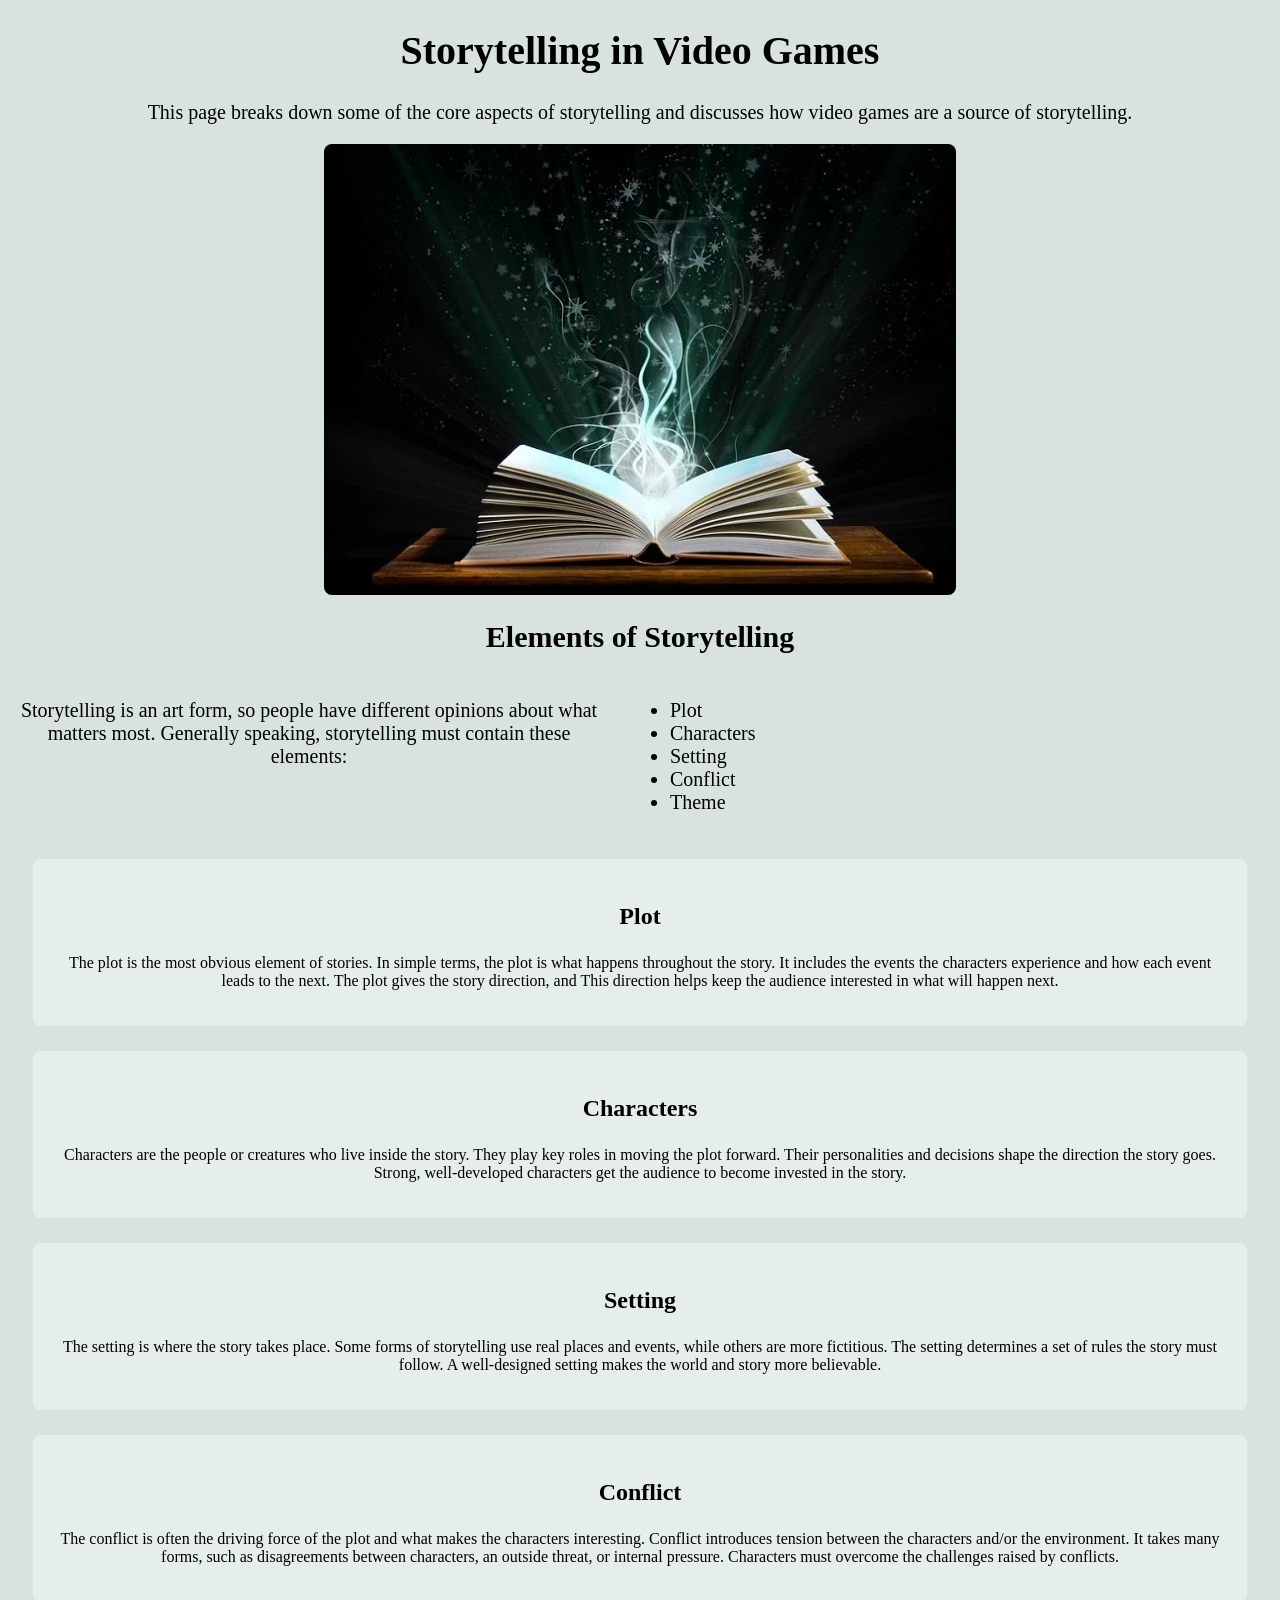
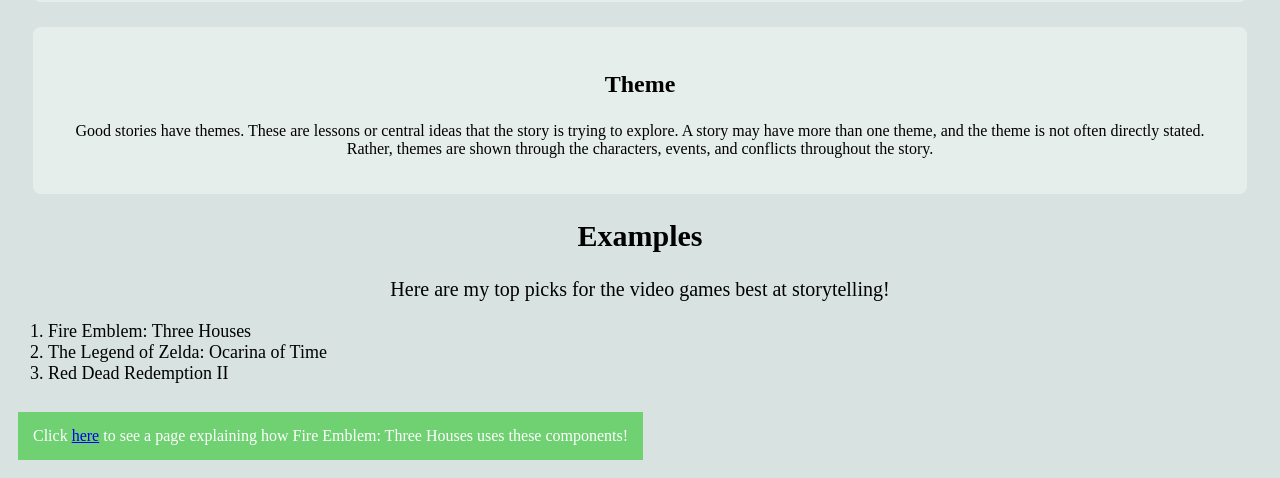
==== index.html @ 45550082 "Added flexbox to index.html for "Elements of Storytelling" section" ====
<!DOCTYPE html>
<html lang="en">
<head>
    <meta charset="UTF-8">
    <meta name="viewport" content="width=device-width, initial-scale=1.0">
    <title>Storytelling in Video Games</title>
    <link rel="stylesheet" href="./css/style.css" />
</head>
<body>
    <header id="main_page_header">
        <h1>Storytelling in Video Games</h1>
        <p>This page breaks down some of the core aspects of storytelling and discusses how video games are a source of storytelling.</p>
        <img src="./images/storytelling.webp" alt="An image of an open book with glowing light in a swirling pattern from its pages against a dark background." width="50%" />
    </header>
    <main id="page1_content">
        <!-- Overview of the elements of storytelling -->
        <section id="elements_of_storytelling">
            <h2>Elements of Storytelling</h2>
            <div id="elements_of_storytelling_wrapper">
                <p id="elements_of_storytelling_p">Storytelling is an art form, so people have different opinions about what matters most. Generally speaking, storytelling must contain these elements:</p>
                <ul id="elements_of_storytelling_list">
                    <li>Plot</li>
                    <li>Characters</li>
                    <li>Setting</li>
                    <li>Conflict</li>
                    <li>Theme</li>
                </ul>
            </div>
        </section>
        <!-- Overview of plot -->
        <section id="overview_plot" class="story_card">
            <h3>Plot</h3>
            <p>The plot is the most obvious element of stories. In simple terms, the plot is what happens throughout the story. It includes the events the characters experience and how each event leads to the next. The plot gives the story direction, and This direction helps keep the audience interested in what will happen next.</p>
        </section>
        <!-- Overview of characters -->
        <section id="overview_characters" class="story_card">
            <h3>Characters</h3>
            <p>Characters are the people or creatures who live inside the story. They play key roles in moving the plot forward. Their personalities and decisions shape the direction the story goes. Strong, well-developed characters get the audience to become invested in the story.</p>
        </section>
        <!-- Overview of setting -->
        <section id="overview_setting" class="story_card">
            <h3>Setting</h3>
            <p>The setting is where the story takes place. Some forms of storytelling use real places and events, while others are more fictitious. The setting determines a set of rules the story must follow. A well-designed setting makes the world and story more believable.</p>
        </section>
        <!-- Overview of conflict -->
        <section id="overview_conflict" class="story_card">
            <h3>Conflict</h3>
            <p>The conflict is often the driving force of the plot and what makes the characters interesting. Conflict introduces tension between the characters and/or the environment. It takes many forms, such as disagreements between characters, an outside threat, or internal pressure. Characters must overcome the challenges raised by conflicts.</p>
        </section>
        <!-- Overview of theme -->
        <section id="overview_theme" class="story_card">
            <h3>Theme</h3>
            <p>Good stories have themes. These are lessons or central ideas that the story is trying to explore. A story may have more than one theme, and the theme is not often directly stated. Rather, themes are shown through the characters, events, and conflicts throughout the story.</p>
        </section>
        <!-- Examples of video games great at telling a story -->
        <section id="examples">
            <h2>Examples</h2>
            <p id="examples_p">Here are my top picks for the video games best at storytelling!</p>
            <ol>
                <li>Fire Emblem: Three Houses</li>
                <li>The Legend of Zelda: Ocarina of Time</li>
                <li>Red Dead Redemption II</li>
            </ol>
        </section>
    <footer id="main_page_footer">
        <p class="button">Click <a href="page2.html">here</a> to see a page explaining how Fire Emblem: Three Houses uses these components!</p>
    </footer>
    </main>
</body>
</html>
---- css/style.css ----
header {
    background-color: #d8e3e1;
    text-align: center;
    font-size: 20px;
}
h2 {
    font-size: 30px;
    text-align: center;
}
h3 {
    font-size: 24px;
    text-align: center;
}
body {
    background-color:#d8e3e1;
}
* {
    font-family: crimson;
}
img {
    width: 50%;
    border-radius: 8px;
    display: block;
    margin: auto;
}
.button {
    background-color: #6fd172;
    color: white;
    padding: 15px;
    text-align: center;
    text-decoration: none;
    font-size: 16px;
    display: inline-block;
    margin: 10px;
}
.story_card {
    background-color: #e6eeec;
    padding: 20px;
    text-align: center;
    text-decoration: none;
    margin: 25px;
    border-radius: 8px
}
#overview_game {
    text-align: center;
    font-size: 20px;
}
#elements_in_game {
    text-align: center;
    font-size: 20px;
}
#elements_of_storytelling {
    text-align: center;
    font-size: 20px;
}
#examples_p {
    text-align: center;
    font-size: 20px;
}
#examples {
    font-size: 18px;
}

#theme_wrapper {
    display: flex;
    gap: 20px;
}
#theme_p, #theme_list {
    flex: 1;
}

#theme_list {
    text-align: left;
}

#plot_list {
    text-align: left;
}

#elements_of_storytelling_wrapper {
    display: flex;
    gap: 20px;
}
#elements_of_storytelling_p, #elements_of_storytelling_list {
    flex: 1;
}

#elements_of_storytelling_list {
    text-align: left;
}
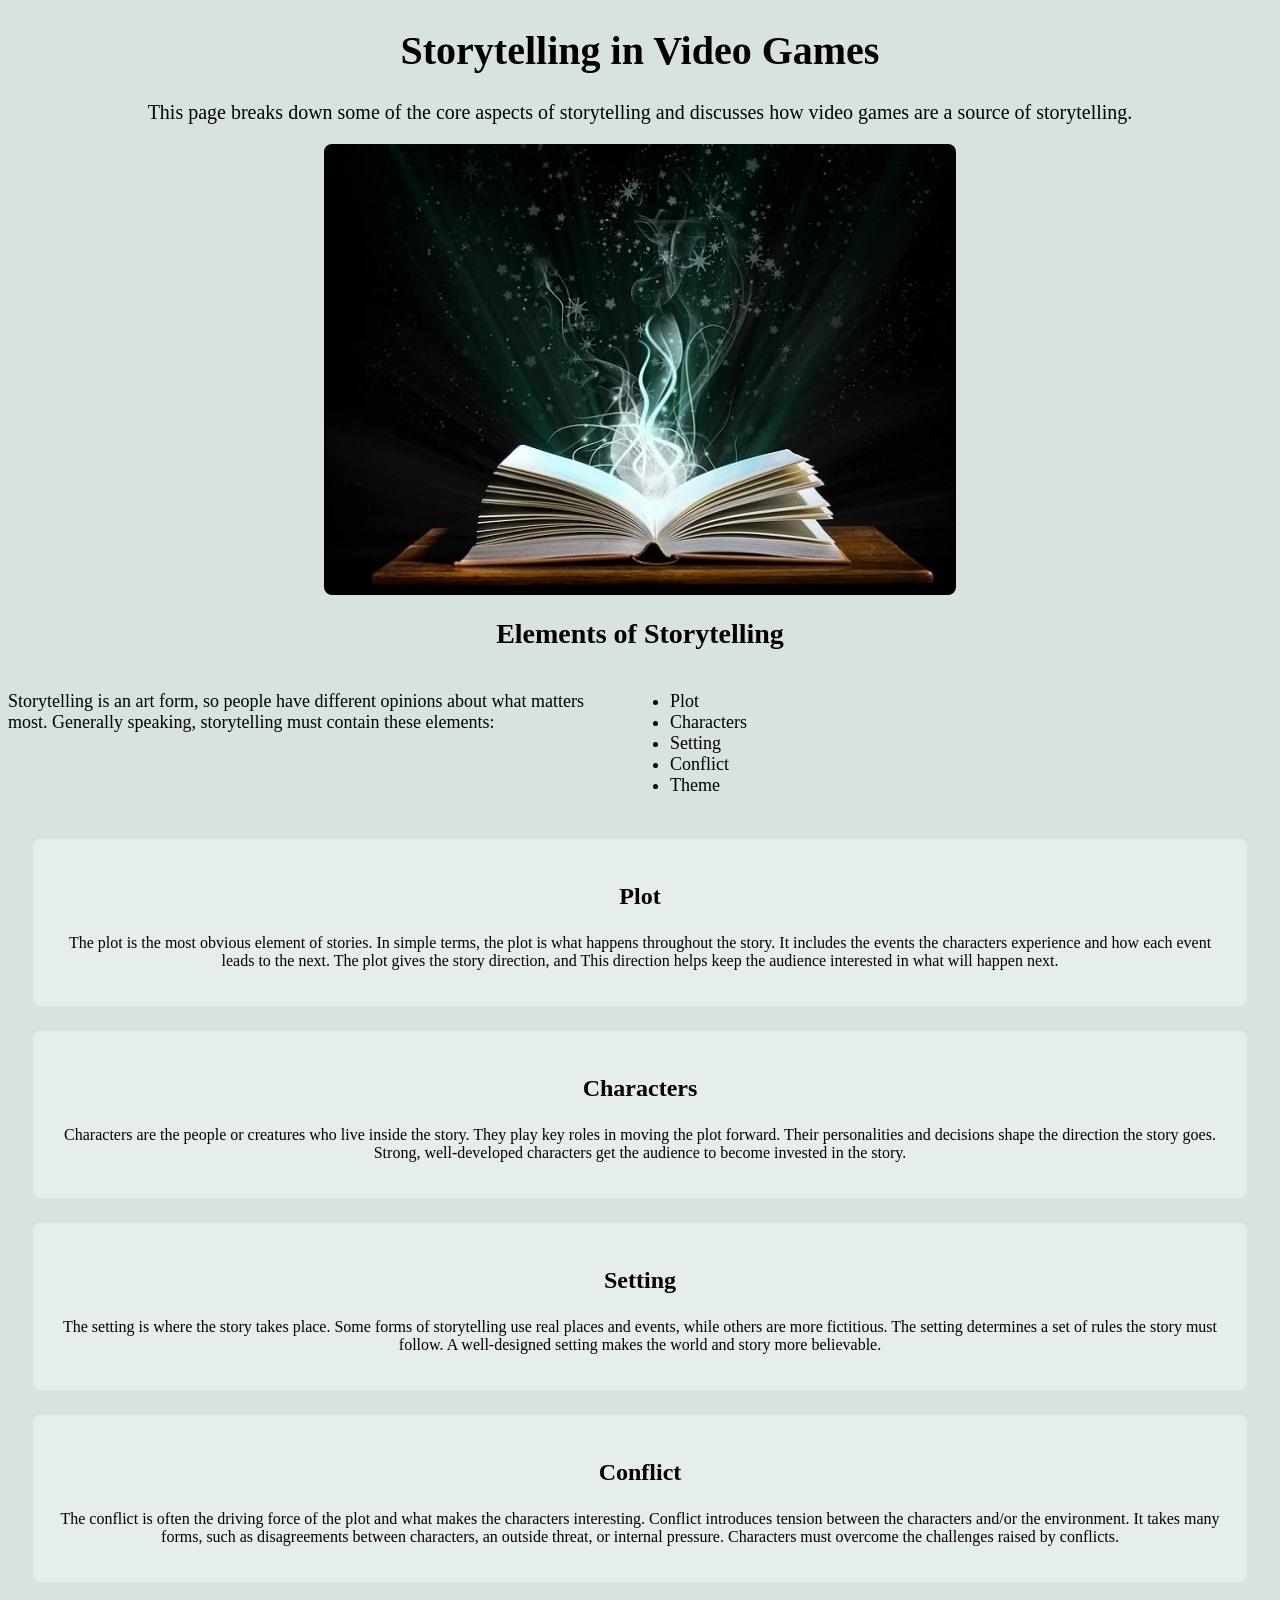
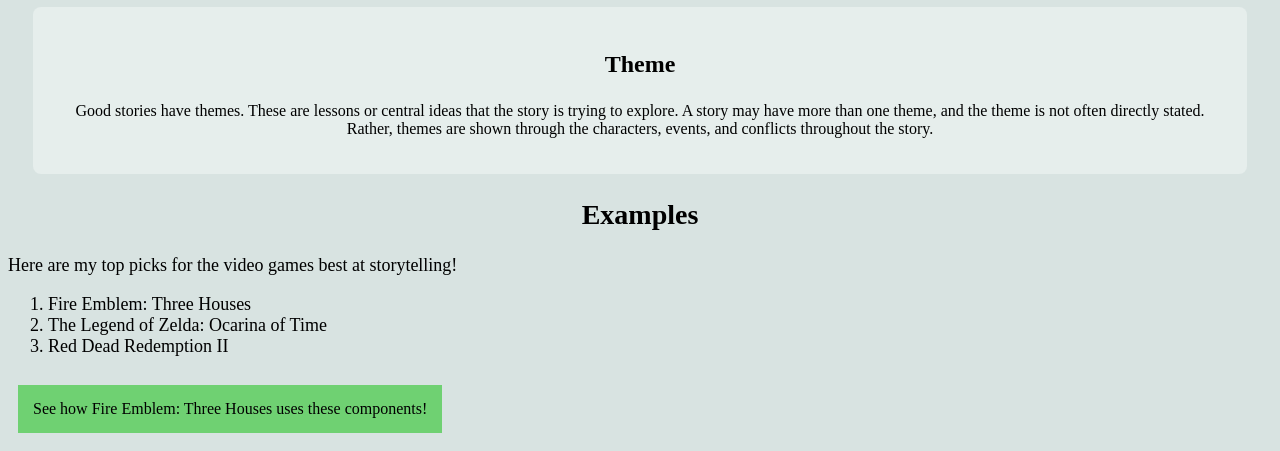
==== commit 1a4a334c: "Updated the links on the buttons for accessibility" ====
--- a/index.html
+++ b/index.html
@@ -63,7 +63,7 @@
             </ol>
         </section>
     <footer id="main_page_footer">
-        <p class="button">Click <a href="page2.html">here</a> to see a page explaining how Fire Emblem: Three Houses uses these components!</p>
+        <a class="button" href="page2.html">See how Fire Emblem: Three Houses uses these components!</a>
     </footer>
     </main>
 </body>
--- a/css/style.css
+++ b/css/style.css
@@ -1,21 +1,8 @@
+/* Header and image */
 header {
     background-color: #d8e3e1;
     text-align: center;
     font-size: 20px;
-}
-h2 {
-    font-size: 30px;
-    text-align: center;
-}
-h3 {
-    font-size: 24px;
-    text-align: center;
-}
-body {
-    background-color:#d8e3e1;
-}
-* {
-    font-family: crimson;
 }
 img {
     width: 50%;
@@ -23,9 +10,26 @@
     display: block;
     margin: auto;
 }
+/* h2 and h3 */
+h2 {
+    font-size: 28px;
+    text-align: center;
+}
+h3 {
+    font-size: 24px;
+    text-align: center;
+}
+/* Background color and font */
+body {
+    background-color:#d8e3e1;
+}
+* {
+    font-family: palatino linotype, serif;
+}
+/* button class */
 .button {
     background-color: #6fd172;
-    color: white;
+    color: black;
     padding: 15px;
     text-align: center;
     text-decoration: none;
@@ -33,6 +37,7 @@
     display: inline-block;
     margin: 10px;
 }
+/* story_card class */
 .story_card {
     background-color: #e6eeec;
     padding: 20px;
@@ -41,26 +46,21 @@
     margin: 25px;
     border-radius: 8px
 }
-#overview_game {
-    text-align: center;
-    font-size: 20px;
-}
-#elements_in_game {
-    text-align: center;
-    font-size: 20px;
-}
-#elements_of_storytelling {
-    text-align: center;
-    font-size: 20px;
-}
-#examples_p {
-    text-align: center;
-    font-size: 20px;
-}
+/* Specific changes */
+#overview_game,
+#elements_in_game,
+#elements_of_storytelling,
+#examples_p,
 #examples {
     font-size: 18px;
 }
-
+/* List alignment fix*/
+#plot_list,
+#theme_list,
+#elements_of_storytelling_list {
+    text-align: left;
+}
+/* Flexbox for theme section in page2.html */
 #theme_wrapper {
     display: flex;
     gap: 20px;
@@ -68,23 +68,11 @@
 #theme_p, #theme_list {
     flex: 1;
 }
-
-#theme_list {
-    text-align: left;
-}
-
-#plot_list {
-    text-align: left;
-}
-
+/* Flexbox for elements of storytelling section in index.html*/
 #elements_of_storytelling_wrapper {
     display: flex;
     gap: 20px;
 }
 #elements_of_storytelling_p, #elements_of_storytelling_list {
     flex: 1;
-}
-
-#elements_of_storytelling_list {
-    text-align: left;
-}
+}
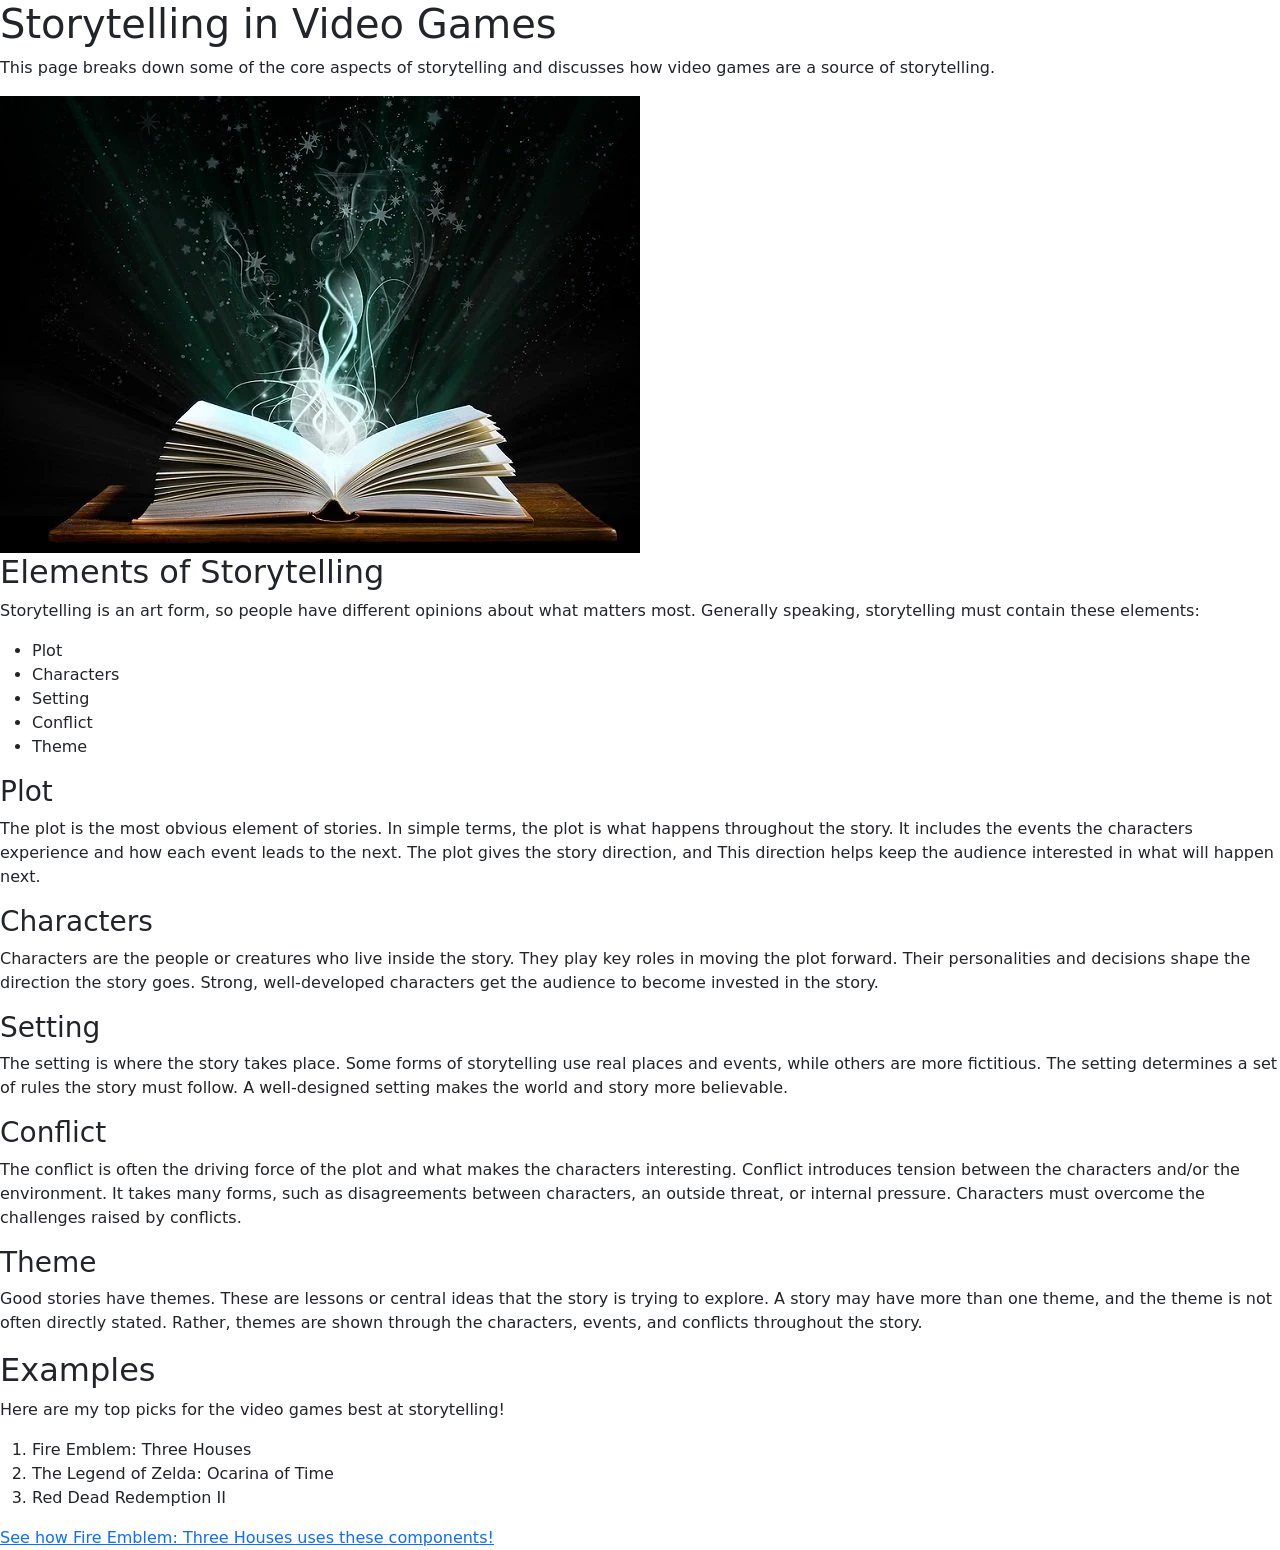
==== commit 5a08489a: "Added Bootstrap CDN and commented out stylesheet links" ====
--- a/index.html
+++ b/index.html
@@ -4,13 +4,16 @@
     <meta charset="UTF-8">
     <meta name="viewport" content="width=device-width, initial-scale=1.0">
     <title>Storytelling in Video Games</title>
-    <link rel="stylesheet" href="./css/style.css" />
+    <!-- Link to Bootstrap -->
+    <link href="https://cdn.jsdelivr.net/npm/bootstrap@5.3.8/dist/css/bootstrap.min.css" rel="stylesheet">
+    <!-- Link to Stylesheet -->
+    <!--<link rel="stylesheet" href="./css/style.css" />-->
 </head>
 <body>
     <header id="main_page_header">
         <h1>Storytelling in Video Games</h1>
         <p>This page breaks down some of the core aspects of storytelling and discusses how video games are a source of storytelling.</p>
-        <img src="./images/storytelling.webp" alt="An image of an open book with glowing light in a swirling pattern from its pages against a dark background." width="50%" />
+        <img src="./images/storytelling.webp" alt="An image of an open book with light in a swirling pattern from its pages against a dark background." width="50%" />
     </header>
     <main id="page1_content">
         <!-- Overview of the elements of storytelling -->
--- a/css/style.css
+++ b/css/style.css
@@ -68,11 +68,72 @@
 #theme_p, #theme_list {
     flex: 1;
 }
-/* Flexbox for elements of storytelling section in index.html*/
+/* Flexbox for elements of storytelling section in index.html */
 #elements_of_storytelling_wrapper {
     display: flex;
     gap: 20px;
 }
 #elements_of_storytelling_p, #elements_of_storytelling_list {
     flex: 1;
+}
+/* Media Queriers */
+@media (max-width: 600px) {
+    body, .button {
+        font-size: 14px;
+    }
+    #elements_of_storytelling_wrapper {
+        flex-direction: column;
+        font-size: 16px;
+        row-gap: 1px;
+    }
+    #theme_wrapper {
+        flex-direction: column;
+        font-size: 14px;
+        row-gap: 1px;
+    }
+    #overview_game,
+    #elements_in_game,
+    #examples, 
+    #examples_p {
+        font-size: 16px;
+    }
+    header, h3 {
+        font-size: 18px;
+    }
+    h1 {
+        font-size: 28px;
+    }
+    h2 {
+        font-size: 24px;
+    }
+}
+@media (max-width: 380px) {
+    body, .button {
+        font-size: 12px;
+    }
+    #elements_of_storytelling_wrapper {
+        flex-direction: column;
+        font-size: 12px;
+        row-gap: 1px;
+    }
+    #theme_wrapper {
+        flex-direction: column;
+        font-size: 12px;
+        row-gap: 1px;
+    }
+    #overview_game,
+    #elements_in_game,
+    #examples, 
+    #examples_p {
+        font-size: 14px;
+    }
+    header, h3 {
+        font-size: 16px;
+    }
+    h1 {
+        font-size: 26px;
+    }
+    h2 {
+        font-size: 22px;
+    }
 }
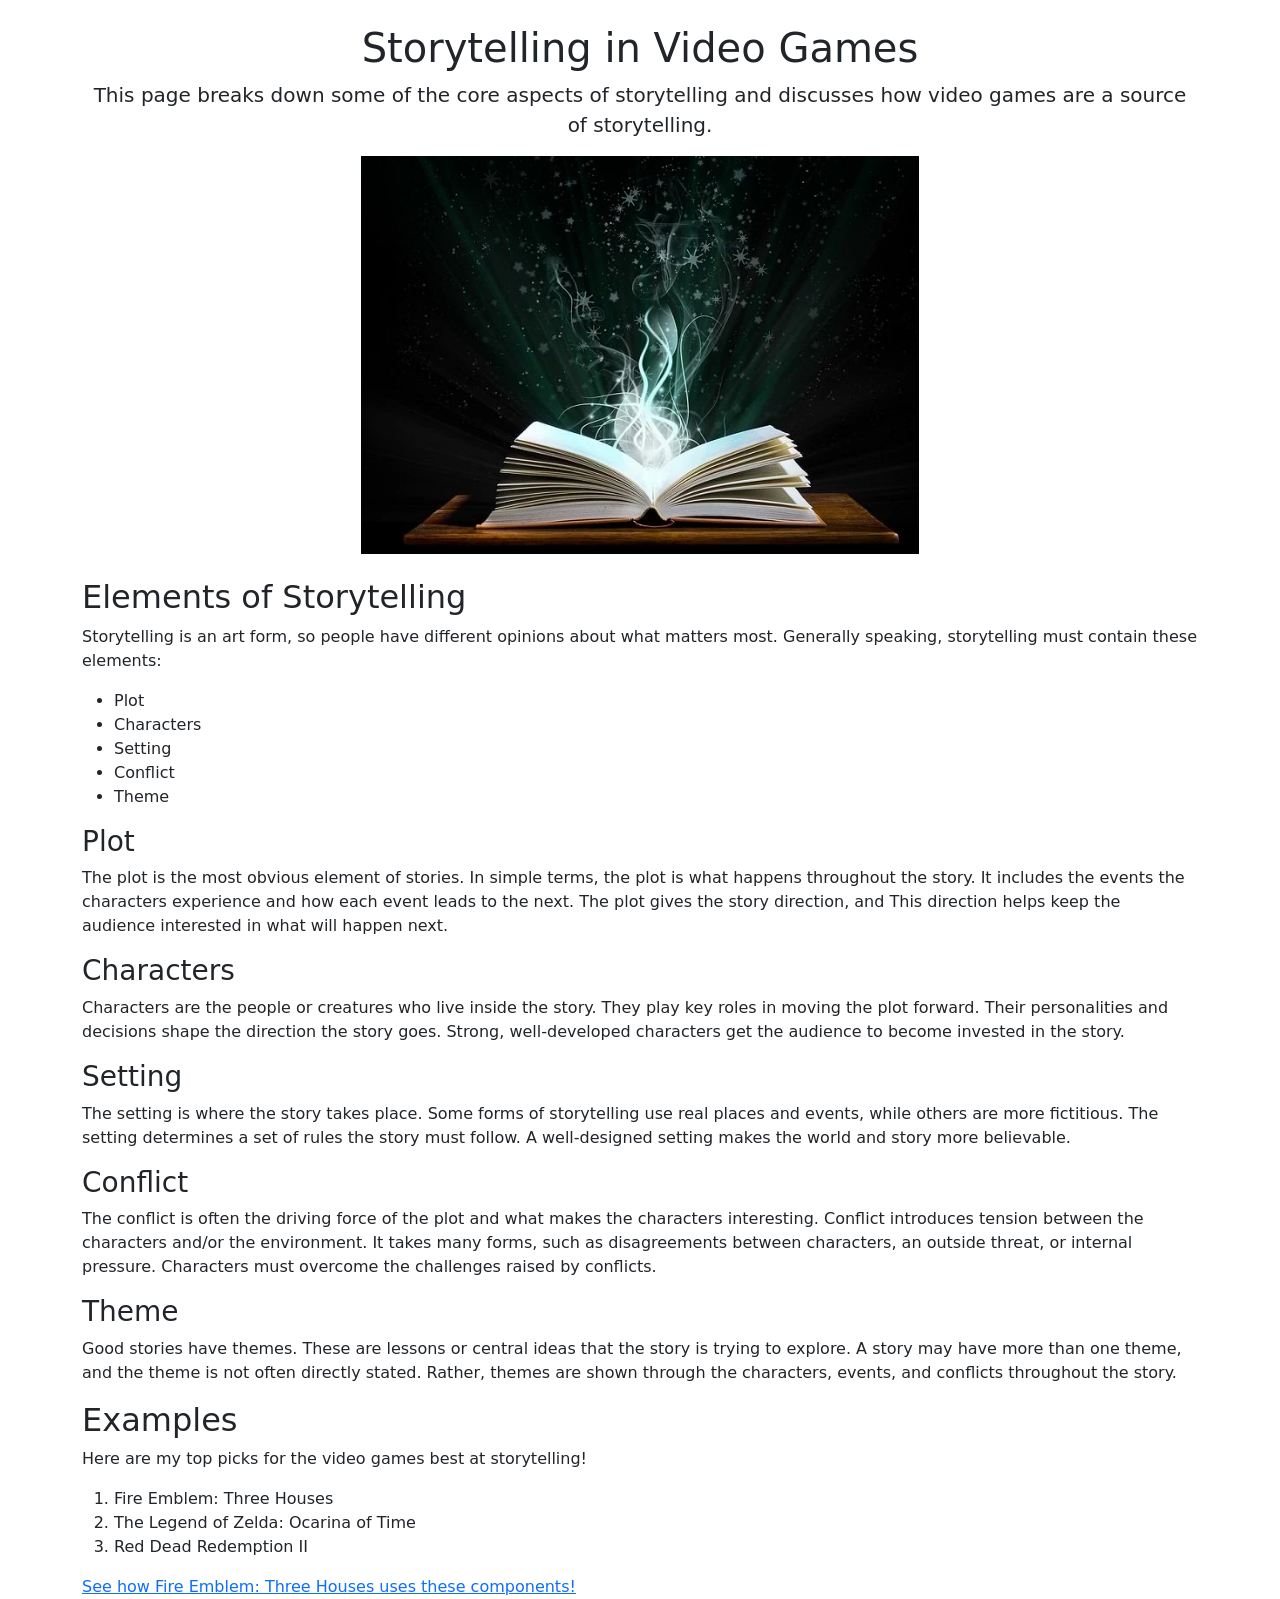
==== commit 3623ae4d: "Added body into container and updated headers for both files" ====
--- a/index.html
+++ b/index.html
@@ -10,64 +10,68 @@
     <!--<link rel="stylesheet" href="./css/style.css" />-->
 </head>
 <body>
-    <header id="main_page_header">
-        <h1>Storytelling in Video Games</h1>
-        <p>This page breaks down some of the core aspects of storytelling and discusses how video games are a source of storytelling.</p>
-        <img src="./images/storytelling.webp" alt="An image of an open book with light in a swirling pattern from its pages against a dark background." width="50%" />
-    </header>
-    <main id="page1_content">
-        <!-- Overview of the elements of storytelling -->
-        <section id="elements_of_storytelling">
-            <h2>Elements of Storytelling</h2>
-            <div id="elements_of_storytelling_wrapper">
-                <p id="elements_of_storytelling_p">Storytelling is an art form, so people have different opinions about what matters most. Generally speaking, storytelling must contain these elements:</p>
-                <ul id="elements_of_storytelling_list">
-                    <li>Plot</li>
-                    <li>Characters</li>
-                    <li>Setting</li>
-                    <li>Conflict</li>
-                    <li>Theme</li>
-                </ul>
-            </div>
-        </section>
-        <!-- Overview of plot -->
-        <section id="overview_plot" class="story_card">
-            <h3>Plot</h3>
-            <p>The plot is the most obvious element of stories. In simple terms, the plot is what happens throughout the story. It includes the events the characters experience and how each event leads to the next. The plot gives the story direction, and This direction helps keep the audience interested in what will happen next.</p>
-        </section>
-        <!-- Overview of characters -->
-        <section id="overview_characters" class="story_card">
-            <h3>Characters</h3>
-            <p>Characters are the people or creatures who live inside the story. They play key roles in moving the plot forward. Their personalities and decisions shape the direction the story goes. Strong, well-developed characters get the audience to become invested in the story.</p>
-        </section>
-        <!-- Overview of setting -->
-        <section id="overview_setting" class="story_card">
-            <h3>Setting</h3>
-            <p>The setting is where the story takes place. Some forms of storytelling use real places and events, while others are more fictitious. The setting determines a set of rules the story must follow. A well-designed setting makes the world and story more believable.</p>
-        </section>
-        <!-- Overview of conflict -->
-        <section id="overview_conflict" class="story_card">
-            <h3>Conflict</h3>
-            <p>The conflict is often the driving force of the plot and what makes the characters interesting. Conflict introduces tension between the characters and/or the environment. It takes many forms, such as disagreements between characters, an outside threat, or internal pressure. Characters must overcome the challenges raised by conflicts.</p>
-        </section>
-        <!-- Overview of theme -->
-        <section id="overview_theme" class="story_card">
-            <h3>Theme</h3>
-            <p>Good stories have themes. These are lessons or central ideas that the story is trying to explore. A story may have more than one theme, and the theme is not often directly stated. Rather, themes are shown through the characters, events, and conflicts throughout the story.</p>
-        </section>
-        <!-- Examples of video games great at telling a story -->
-        <section id="examples">
-            <h2>Examples</h2>
-            <p id="examples_p">Here are my top picks for the video games best at storytelling!</p>
-            <ol>
-                <li>Fire Emblem: Three Houses</li>
-                <li>The Legend of Zelda: Ocarina of Time</li>
-                <li>Red Dead Redemption II</li>
-            </ol>
-        </section>
-    <footer id="main_page_footer">
-        <a class="button" href="page2.html">See how Fire Emblem: Three Houses uses these components!</a>
-    </footer>
-    </main>
+    <div class="container mt-4">
+    
+        <header class="text-center mb-4"id="main_page_header">
+            <h1>Storytelling in Video Games</h1>
+            <p class="lead">This page breaks down some of the core aspects of storytelling and discusses how video games are a source of storytelling.</p>
+            <img src="./images/storytelling.webp" alt="An image of an open book with light in a swirling pattern from its pages against a dark background." width="50%" />
+        </header>
+        <main id="page1_content">
+            <!-- Overview of the elements of storytelling -->
+            <section id="elements_of_storytelling">
+                <h2>Elements of Storytelling</h2>
+                <div id="elements_of_storytelling_wrapper">
+                    <p id="elements_of_storytelling_p">Storytelling is an art form, so people have different opinions about what matters most. Generally speaking, storytelling must contain these elements:</p>
+                    <ul id="elements_of_storytelling_list">
+                        <li>Plot</li>
+                        <li>Characters</li>
+                        <li>Setting</li>
+                        <li>Conflict</li>
+                        <li>Theme</li>
+                    </ul>
+                </div>
+            </section>
+            <!-- Overview of plot -->
+            <section id="overview_plot" class="story_card">
+                <h3>Plot</h3>
+                <p>The plot is the most obvious element of stories. In simple terms, the plot is what happens throughout the story. It includes the events the characters experience and how each event leads to the next. The plot gives the story direction, and This direction helps keep the audience interested in what will happen next.</p>
+            </section>
+            <!-- Overview of characters -->
+            <section id="overview_characters" class="story_card">
+                <h3>Characters</h3>
+                <p>Characters are the people or creatures who live inside the story. They play key roles in moving the plot forward. Their personalities and decisions shape the direction the story goes. Strong, well-developed characters get the audience to become invested in the story.</p>
+            </section>
+            <!-- Overview of setting -->
+            <section id="overview_setting" class="story_card">
+                <h3>Setting</h3>
+                <p>The setting is where the story takes place. Some forms of storytelling use real places and events, while others are more fictitious. The setting determines a set of rules the story must follow. A well-designed setting makes the world and story more believable.</p>
+            </section>
+            <!-- Overview of conflict -->
+            <section id="overview_conflict" class="story_card">
+                <h3>Conflict</h3>
+                <p>The conflict is often the driving force of the plot and what makes the characters interesting. Conflict introduces tension between the characters and/or the environment. It takes many forms, such as disagreements between characters, an outside threat, or internal pressure. Characters must overcome the challenges raised by conflicts.</p>
+            </section>
+            <!-- Overview of theme -->
+            <section id="overview_theme" class="story_card">
+                <h3>Theme</h3>
+                <p>Good stories have themes. These are lessons or central ideas that the story is trying to explore. A story may have more than one theme, and the theme is not often directly stated. Rather, themes are shown through the characters, events, and conflicts throughout the story.</p>
+            </section>
+            <!-- Examples of video games great at telling a story -->
+            <section id="examples">
+                <h2>Examples</h2>
+                <p id="examples_p">Here are my top picks for the video games best at storytelling!</p>
+                <ol>
+                    <li>Fire Emblem: Three Houses</li>
+                    <li>The Legend of Zelda: Ocarina of Time</li>
+                    <li>Red Dead Redemption II</li>
+                </ol>
+            </section>
+        <footer id="main_page_footer">
+            <a class="button" href="page2.html">See how Fire Emblem: Three Houses uses these components!</a>
+        </footer>
+        </main>
+    
+    </div>
 </body>
 </html>
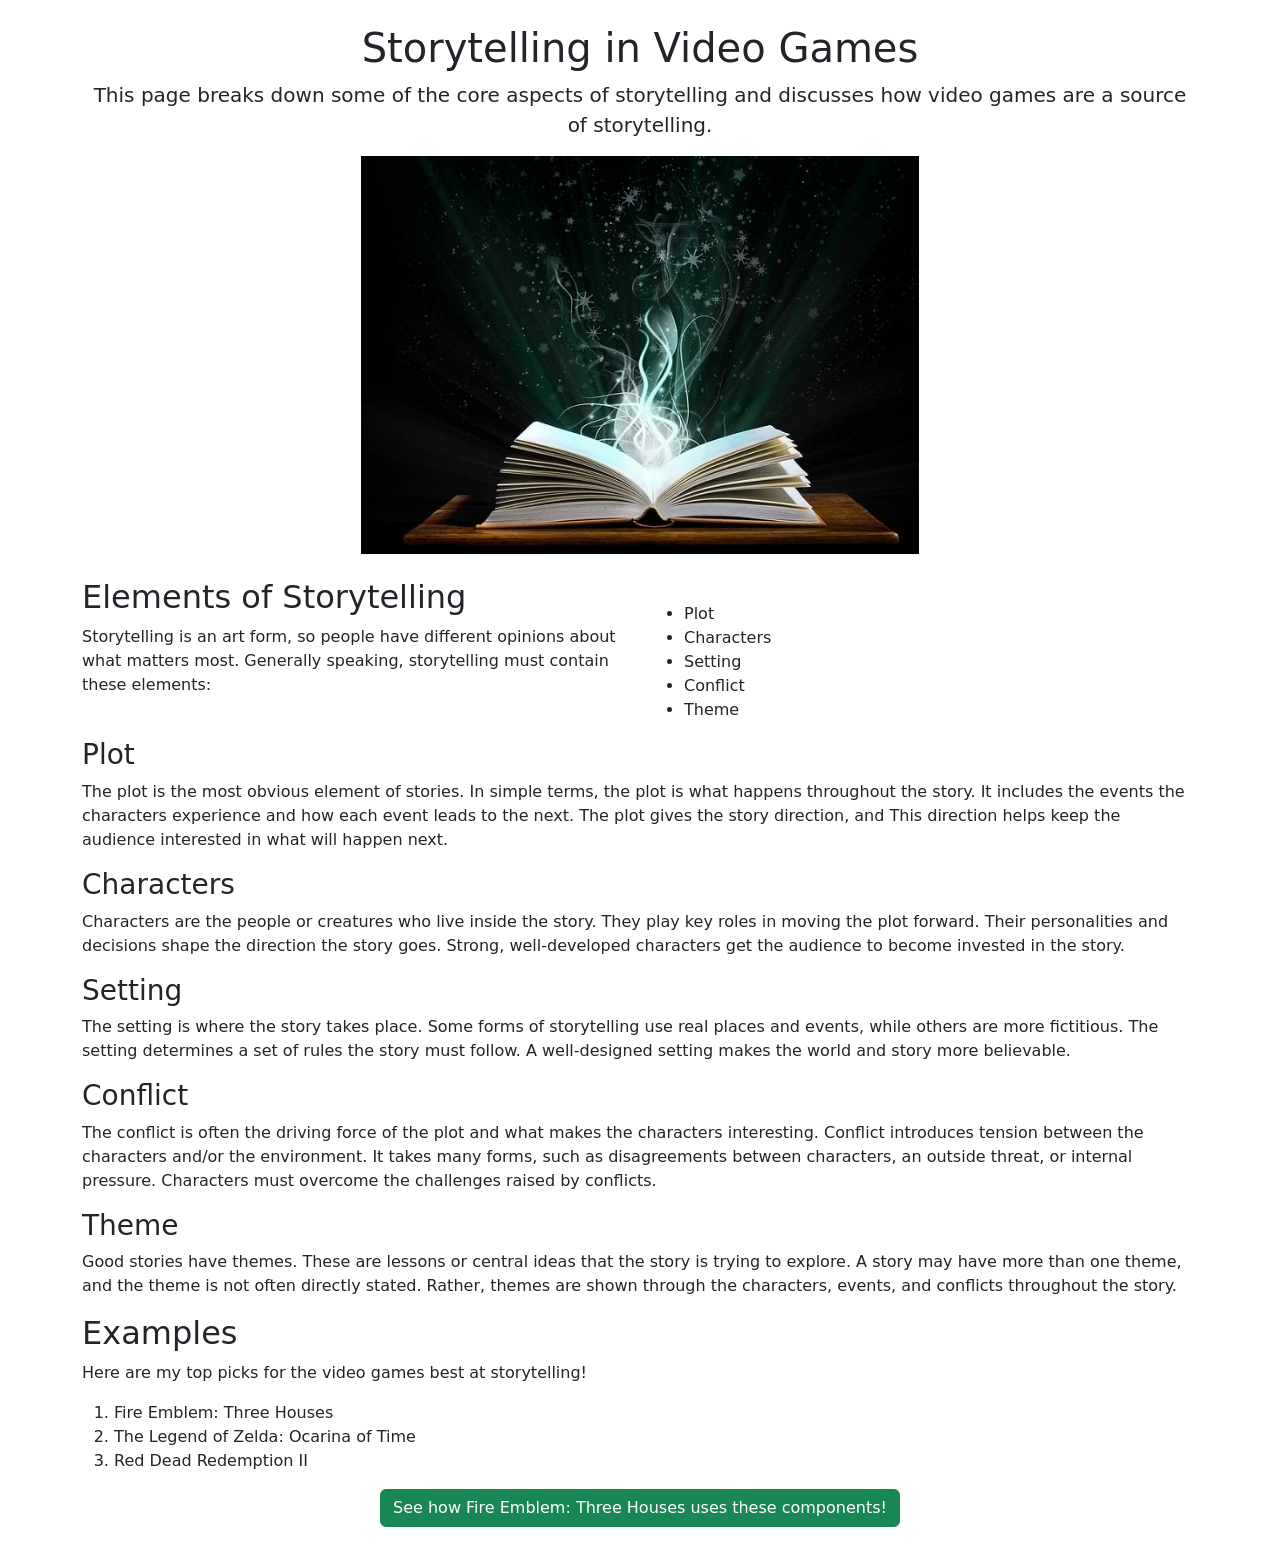
==== commit 60496d69: "Added basic Bootstrap to index.html" ====
--- a/index.html
+++ b/index.html
@@ -19,19 +19,25 @@
         </header>
         <main id="page1_content">
             <!-- Overview of the elements of storytelling -->
-            <section id="elements_of_storytelling">
-                <h2>Elements of Storytelling</h2>
-                <div id="elements_of_storytelling_wrapper">
+            <div class="row">
+                <section class="col-md-6 mb-4" id="elements_of_storytelling">
+                    <h2>Elements of Storytelling</h2>
+                    <!--<div id="elements_of_storytelling_wrapper"> -->
                     <p id="elements_of_storytelling_p">Storytelling is an art form, so people have different opinions about what matters most. Generally speaking, storytelling must contain these elements:</p>
-                    <ul id="elements_of_storytelling_list">
-                        <li>Plot</li>
-                        <li>Characters</li>
-                        <li>Setting</li>
-                        <li>Conflict</li>
-                        <li>Theme</li>
-                    </ul>
-                </div>
-            </section>
+                    </section>
+                    <section class="col-md-6 mt-4">
+                        <ul id="elements_of_storytelling_list">
+                            <li>Plot</li>
+                            <li>Characters</li>
+                            <li>Setting</li>
+                            <li>Conflict</li>
+                            <li>Theme</li>
+                        </ul>
+                    </section>
+                    <!-- </div> -->
+                </section>
+            </div>
+            
             <!-- Overview of plot -->
             <section id="overview_plot" class="story_card">
                 <h3>Plot</h3>
@@ -67,9 +73,11 @@
                     <li>Red Dead Redemption II</li>
                 </ol>
             </section>
-        <footer id="main_page_footer">
-            <a class="button" href="page2.html">See how Fire Emblem: Three Houses uses these components!</a>
-        </footer>
+            <footer id="main_page_footer">
+                <p class="text-center">
+                    <a href="page2.html" class="btn btn-success">See how Fire Emblem: Three Houses uses these components!</a>
+                </p>
+            </footer>
         </main>
     
     </div>
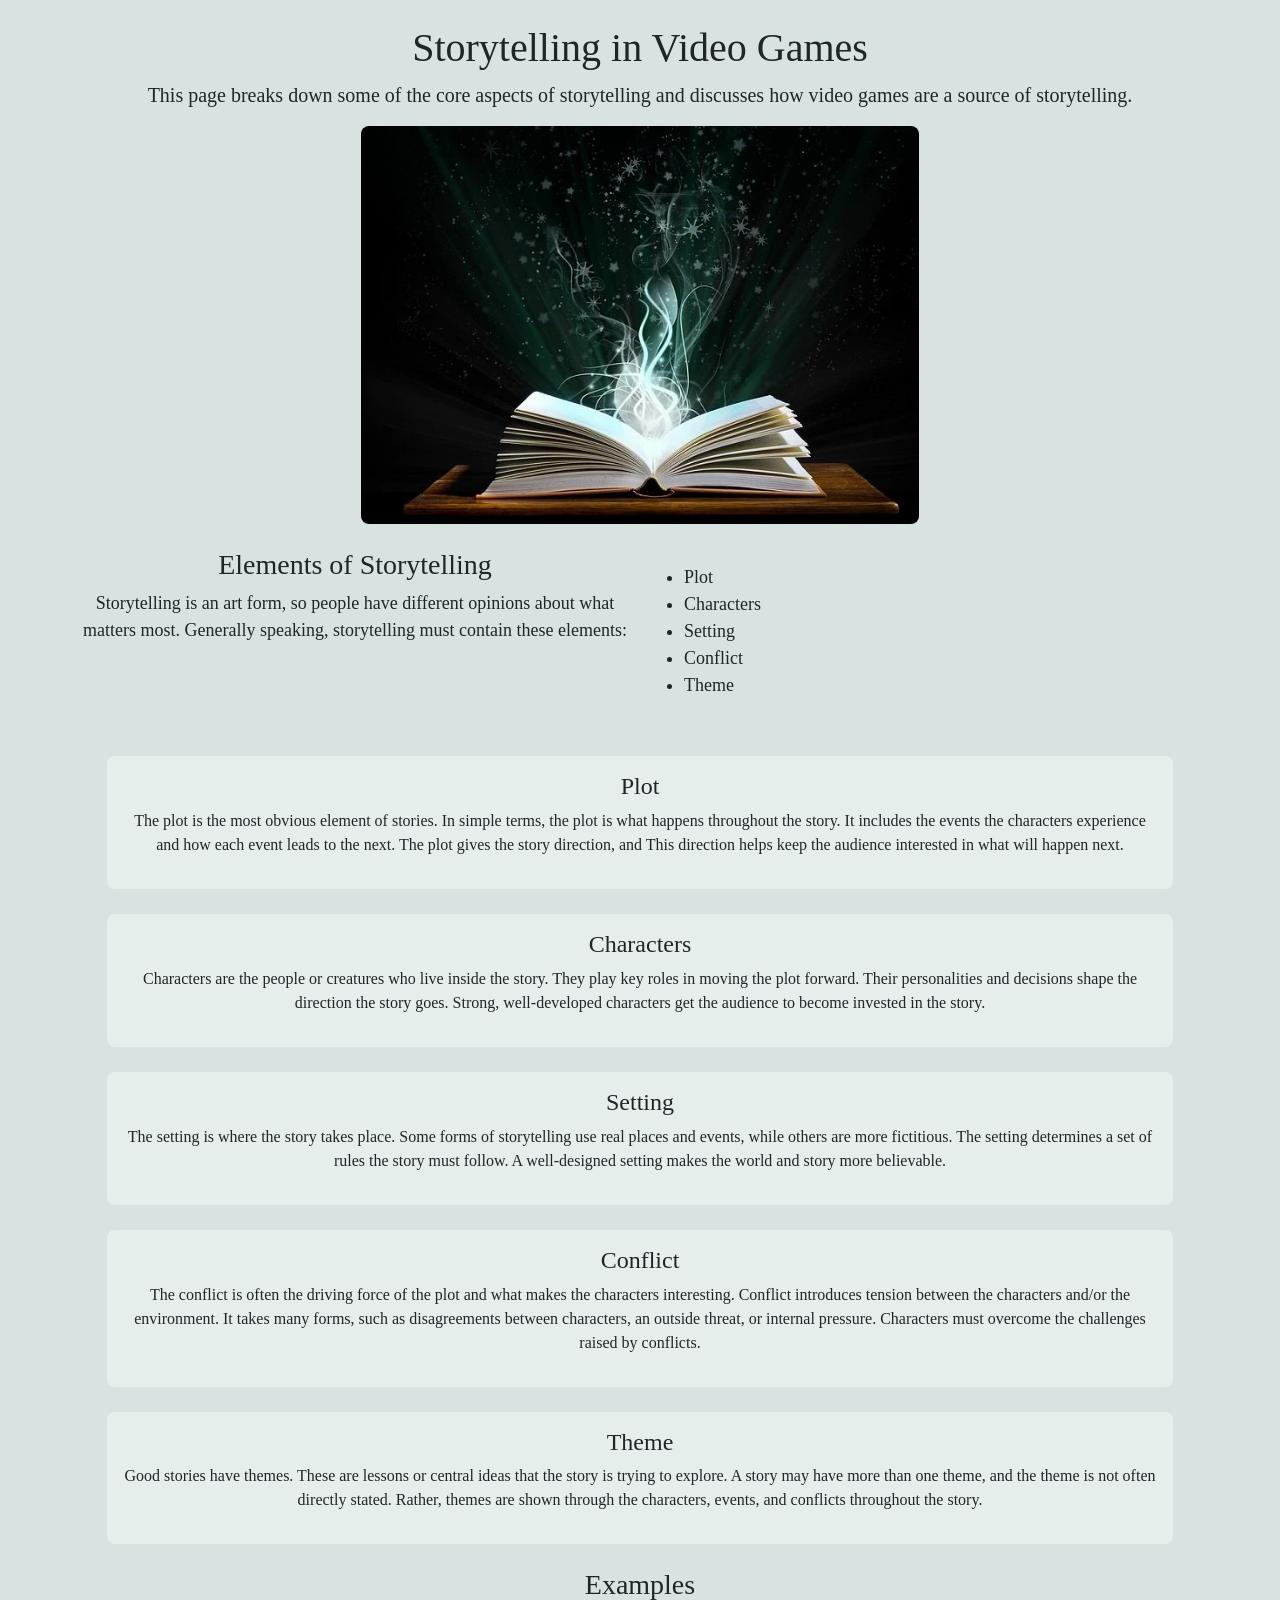
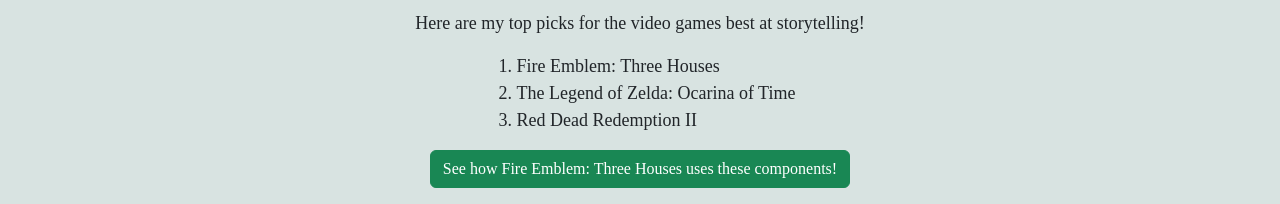
==== commit 6bfd1c99: "Added more Bootstrap to index.html" ====
--- a/index.html
+++ b/index.html
@@ -7,11 +7,10 @@
     <!-- Link to Bootstrap -->
     <link href="https://cdn.jsdelivr.net/npm/bootstrap@5.3.8/dist/css/bootstrap.min.css" rel="stylesheet">
     <!-- Link to Stylesheet -->
-    <!--<link rel="stylesheet" href="./css/style.css" />-->
+    <link rel="stylesheet" href="./css/style.css" />
 </head>
 <body>
     <div class="container mt-4">
-    
         <header class="text-center mb-4"id="main_page_header">
             <h1>Storytelling in Video Games</h1>
             <p class="lead">This page breaks down some of the core aspects of storytelling and discusses how video games are a source of storytelling.</p>
@@ -19,13 +18,12 @@
         </header>
         <main id="page1_content">
             <!-- Overview of the elements of storytelling -->
-            <div class="row">
-                <section class="col-md-6 mb-4" id="elements_of_storytelling">
+            <div class="row text-center">
+                <section class="col-md-6" id="elements_of_storytelling">
                     <h2>Elements of Storytelling</h2>
-                    <!--<div id="elements_of_storytelling_wrapper"> -->
                     <p id="elements_of_storytelling_p">Storytelling is an art form, so people have different opinions about what matters most. Generally speaking, storytelling must contain these elements:</p>
                     </section>
-                    <section class="col-md-6 mt-4">
+                    <section class="col-md-6 mt-3 mb-3" id="elements_of_storytelling">
                         <ul id="elements_of_storytelling_list">
                             <li>Plot</li>
                             <li>Characters</li>
@@ -34,39 +32,41 @@
                             <li>Theme</li>
                         </ul>
                     </section>
-                    <!-- </div> -->
                 </section>
             </div>
-            
-            <!-- Overview of plot -->
-            <section id="overview_plot" class="story_card">
-                <h3>Plot</h3>
-                <p>The plot is the most obvious element of stories. In simple terms, the plot is what happens throughout the story. It includes the events the characters experience and how each event leads to the next. The plot gives the story direction, and This direction helps keep the audience interested in what will happen next.</p>
-            </section>
-            <!-- Overview of characters -->
-            <section id="overview_characters" class="story_card">
-                <h3>Characters</h3>
-                <p>Characters are the people or creatures who live inside the story. They play key roles in moving the plot forward. Their personalities and decisions shape the direction the story goes. Strong, well-developed characters get the audience to become invested in the story.</p>
-            </section>
-            <!-- Overview of setting -->
-            <section id="overview_setting" class="story_card">
-                <h3>Setting</h3>
-                <p>The setting is where the story takes place. Some forms of storytelling use real places and events, while others are more fictitious. The setting determines a set of rules the story must follow. A well-designed setting makes the world and story more believable.</p>
-            </section>
-            <!-- Overview of conflict -->
-            <section id="overview_conflict" class="story_card">
-                <h3>Conflict</h3>
-                <p>The conflict is often the driving force of the plot and what makes the characters interesting. Conflict introduces tension between the characters and/or the environment. It takes many forms, such as disagreements between characters, an outside threat, or internal pressure. Characters must overcome the challenges raised by conflicts.</p>
-            </section>
-            <!-- Overview of theme -->
-            <section id="overview_theme" class="story_card">
-                <h3>Theme</h3>
-                <p>Good stories have themes. These are lessons or central ideas that the story is trying to explore. A story may have more than one theme, and the theme is not often directly stated. Rather, themes are shown through the characters, events, and conflicts throughout the story.</p>
-            </section>
+            <div class="text-center">
+                <!-- Overview of plot -->
+                <section id="overview_plot" class="p-3 mb-4 story_card">
+                    <h3>Plot</h3>
+                    <p>The plot is the most obvious element of stories. In simple terms, the plot is what happens throughout the story. It includes the events the characters experience and how each event leads to the next. The plot gives the story direction, and This direction helps keep the audience interested in what will happen next.</p>
+                </section>
+                <!-- Overview of characters -->
+                <section id="overview_characters" class="p-3 mb-4 story_card">
+                    <h3>Characters</h3>
+                    <p>Characters are the people or creatures who live inside the story. They play key roles in moving the plot forward. Their personalities and decisions shape the direction the story goes. Strong, well-developed characters get the audience to become invested in the story.</p>
+                </section>
+                <!-- Overview of setting -->
+                <section id="overview_setting" class="p-3 mb-4 story_card">
+                    <h3>Setting</h3>
+                    <p>The setting is where the story takes place. Some forms of storytelling use real places and events, while others are more fictitious. The setting determines a set of rules the story must follow. A well-designed setting makes the world and story more believable.</p>
+                </section>
+                <!-- Overview of conflict -->
+                <section id="overview_conflict" class="p-3 mb-4 story_card">
+                    <h3>Conflict</h3>
+                    <p>The conflict is often the driving force of the plot and what makes the characters interesting. Conflict introduces tension between the characters and/or the environment. It takes many forms, such as disagreements between characters, an outside threat, or internal pressure. Characters must overcome the challenges raised by conflicts.</p>
+                </section>
+                <!-- Overview of theme -->
+                <section id="overview_theme" class="p-3 mb-4 story_card">
+                    <h3>Theme</h3>
+                    <p>Good stories have themes. These are lessons or central ideas that the story is trying to explore. A story may have more than one theme, and the theme is not often directly stated. Rather, themes are shown through the characters, events, and conflicts throughout the story.</p>
+                </section>
+            </div>
             <!-- Examples of video games great at telling a story -->
-            <section id="examples">
+            <section class="text-center" id="examples">
                 <h2>Examples</h2>
                 <p id="examples_p">Here are my top picks for the video games best at storytelling!</p>
+            </section>
+            <section class="d-flex justify-content-center" id="examples">
                 <ol>
                     <li>Fire Emblem: Three Houses</li>
                     <li>The Legend of Zelda: Ocarina of Time</li>
@@ -79,7 +79,6 @@
                 </p>
             </footer>
         </main>
-    
     </div>
 </body>
 </html>
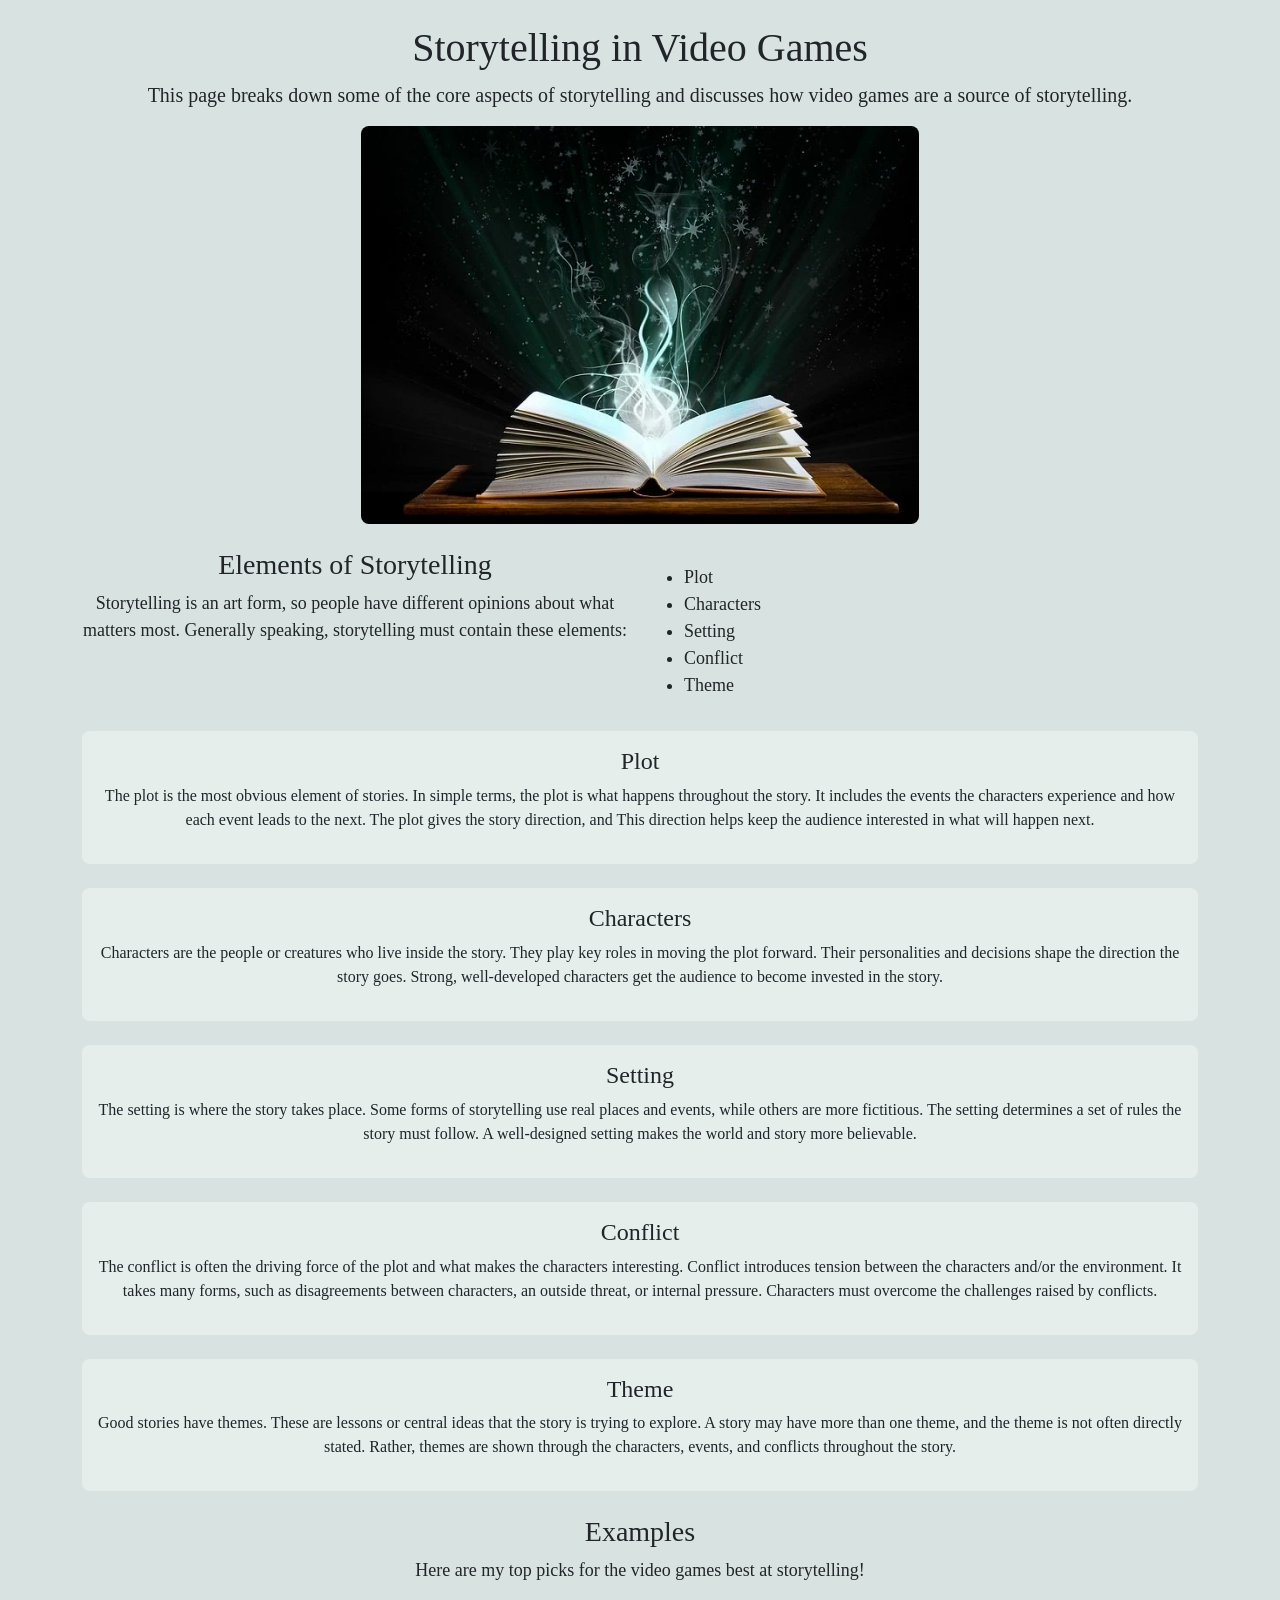
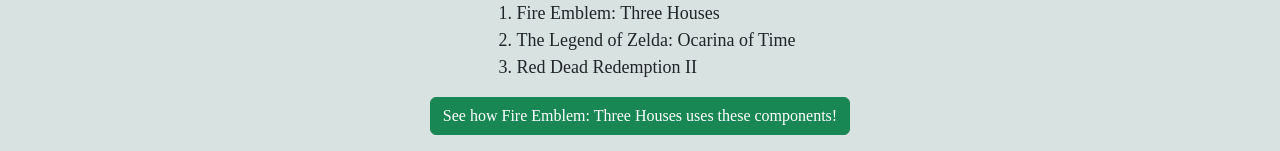
==== commit 62a9cd2d: "Final polish before deployment" ====
--- a/index.html
+++ b/index.html
@@ -13,7 +13,7 @@
     <div class="container mt-4">
         <header class="text-center mb-4"id="main_page_header">
             <h1>Storytelling in Video Games</h1>
-            <p class="lead">This page breaks down some of the core aspects of storytelling and discusses how video games are a source of storytelling.</p>
+            <p class="lead" id="lead">This page breaks down some of the core aspects of storytelling and discusses how video games are a source of storytelling.</p>
             <img src="./images/storytelling.webp" alt="An image of an open book with light in a swirling pattern from its pages against a dark background." width="50%" />
         </header>
         <main id="page1_content">
--- a/css/style.css
+++ b/css/style.css
@@ -1,11 +1,11 @@
 /* Header and image */
 header {
     background-color: #d8e3e1;
-    text-align: center;
-    font-size: 20px;
+    /*text-align: center;*/
+    /*font-size: 20px;*/
 }
 img {
-    width: 50%;
+    /*width: 50%;*/
     border-radius: 8px;
     display: block;
     margin: auto;
@@ -13,11 +13,11 @@
 /* h2 and h3 */
 h2 {
     font-size: 28px;
-    text-align: center;
+    /* text-align: center; */
 }
 h3 {
     font-size: 24px;
-    text-align: center;
+    /* text-align: center; */
 }
 /* Background color and font */
 body {
@@ -26,7 +26,7 @@
 * {
     font-family: palatino linotype, serif;
 }
-/* button class */
+/* button class
 .button {
     background-color: #6fd172;
     color: black;
@@ -36,14 +36,14 @@
     font-size: 16px;
     display: inline-block;
     margin: 10px;
-}
+} */
 /* story_card class */
 .story_card {
     background-color: #e6eeec;
-    padding: 20px;
-    text-align: center;
-    text-decoration: none;
-    margin: 25px;
+    /* padding: 20px; */
+    /* text-align: center; */
+    /* text-decoration: none; */
+    /* margin: 25px; */
     border-radius: 8px
 }
 /* Specific changes */
@@ -61,27 +61,27 @@
     text-align: left;
 }
 /* Flexbox for theme section in page2.html */
-#theme_wrapper {
+/*#theme_wrapper {
     display: flex;
     gap: 20px;
 }
 #theme_p, #theme_list {
     flex: 1;
-}
+}*/
 /* Flexbox for elements of storytelling section in index.html */
-#elements_of_storytelling_wrapper {
+/*#elements_of_storytelling_wrapper {
     display: flex;
     gap: 20px;
 }
 #elements_of_storytelling_p, #elements_of_storytelling_list {
     flex: 1;
-}
+}*/
 /* Media Queriers */
 @media (max-width: 600px) {
-    body, .button {
+    body{
         font-size: 14px;
     }
-    #elements_of_storytelling_wrapper {
+    /*#elements_of_storytelling_wrapper {
         flex-direction: column;
         font-size: 16px;
         row-gap: 1px;
@@ -90,14 +90,16 @@
         flex-direction: column;
         font-size: 14px;
         row-gap: 1px;
-    }
+    }*/
     #overview_game,
     #elements_in_game,
     #examples, 
-    #examples_p {
+    #examples_p,
+    #elements_of_storytelling_p,
+    #elements_of_storytelling_list {
         font-size: 16px;
     }
-    header, h3 {
+    header, h3, #lead {
         font-size: 18px;
     }
     h1 {
@@ -108,10 +110,10 @@
     }
 }
 @media (max-width: 380px) {
-    body, .button {
+    body{
         font-size: 12px;
     }
-    #elements_of_storytelling_wrapper {
+    /*#elements_of_storytelling_wrapper {
         flex-direction: column;
         font-size: 12px;
         row-gap: 1px;
@@ -120,14 +122,16 @@
         flex-direction: column;
         font-size: 12px;
         row-gap: 1px;
-    }
+    }*/
     #overview_game,
     #elements_in_game,
     #examples, 
-    #examples_p {
+    #examples_p,
+    #elements_of_storytelling_p,
+    #elements_of_storytelling_list {
         font-size: 14px;
     }
-    header, h3 {
+    header, h3, #lead {
         font-size: 16px;
     }
     h1 {
